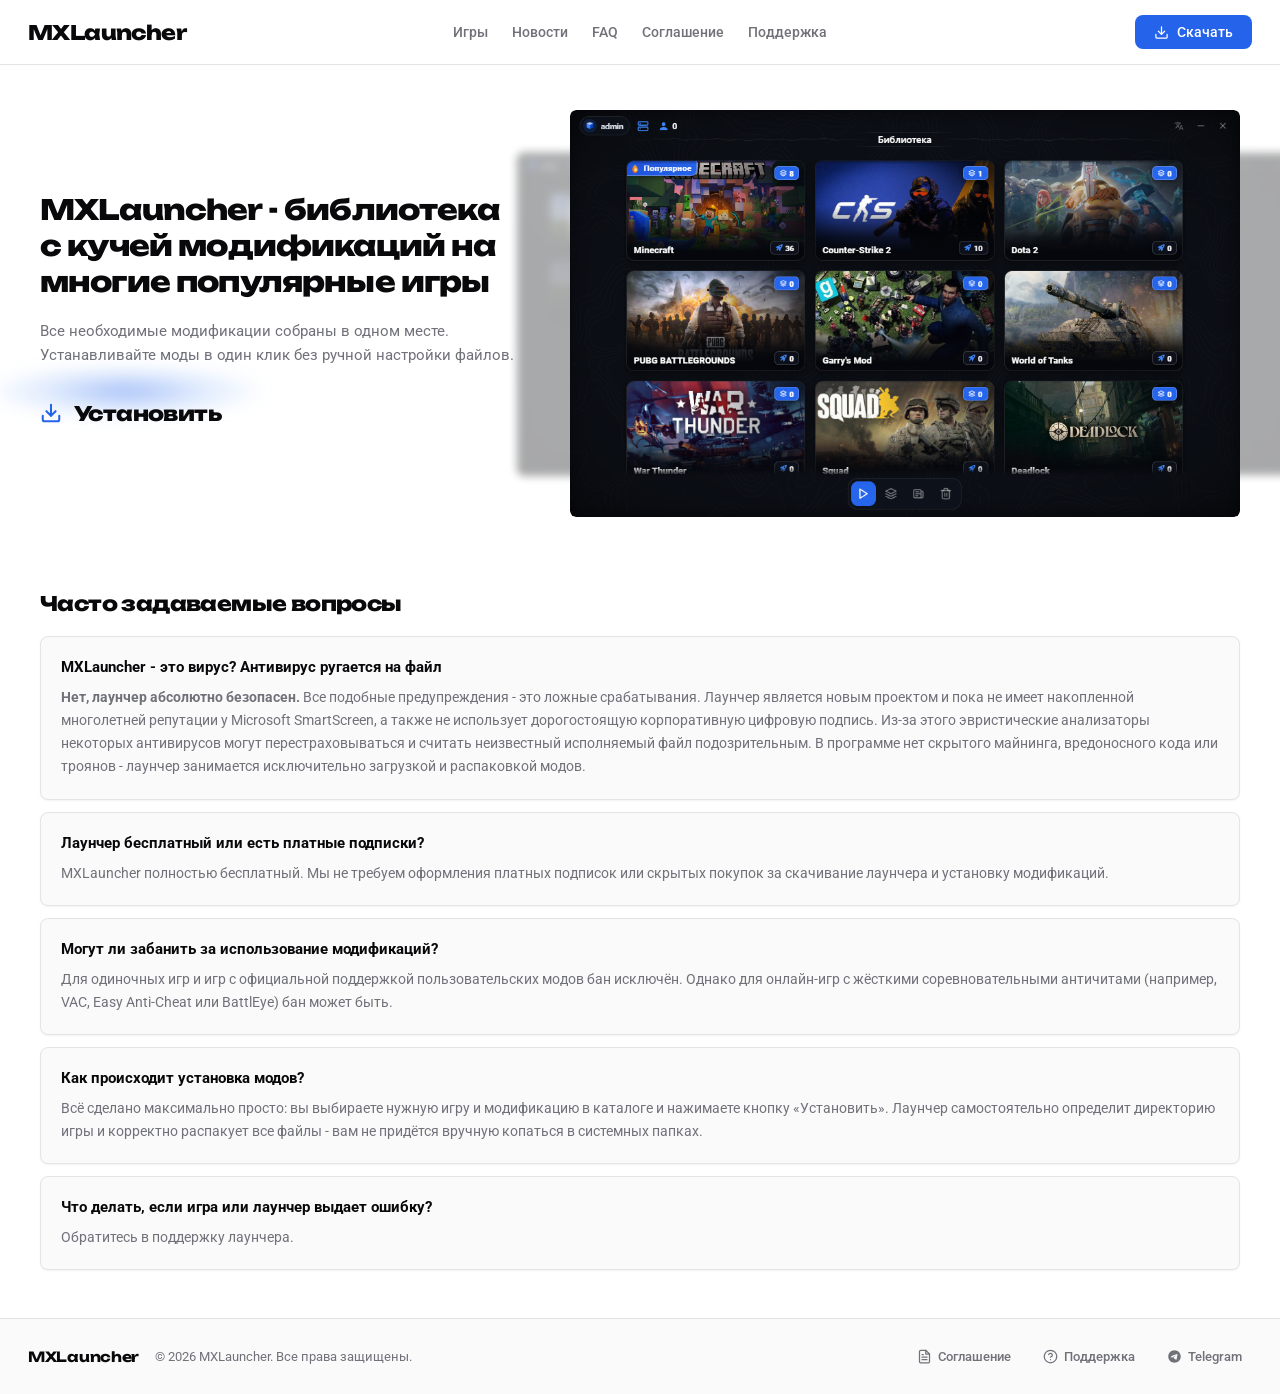
==== index.html @ 4b9627c5 "Add files via upload" ====
<!DOCTYPE html>
<html lang="ru">

<head>
    <meta charset="utf-8">
    <meta name="viewport" content="width=device-width, initial-scale=1.0">
    <title>MXLauncher</title>
    <meta name="description" content="MXLauncher - мы собрали для вас все модификации на игры в одном лаунчере.">
    <link rel="preconnect" href="https://fonts.googleapis.com">
    <link rel="preconnect" href="https://fonts.gstatic.com" crossorigin>
    <link href="https://fonts.googleapis.com/css2?family=Roboto:wght@400;500;600;700;800&family=Unbounded:wght@700;800;900&display=swap" rel="stylesheet">
    <link rel="apple-touch-icon" sizes="180x180" href="apple-touch-icon.png">
    <link rel="icon" type="image/png" sizes="32x32" href="favicon-32x32.png">
    <link rel="icon" type="image/png" sizes="16x16" href="favicon-16x16.png">
    <link rel="shortcut icon" href="favicon.ico">
    <link rel="manifest" href="site.webmanifest">
    <style>
        :root {
            --bg-color: #ffffff;
            --surface-color: #fafafa;
            --surface-hover: #f4f4f5;
            --border-color: #e4e4e7;
            --border-hover: #d4d4d8;
            --text-main: #09090b;
            --text-muted: #71717a;
            --primary: #2563eb;
            --primary-hover: #1d4ed8;
            --shadow-sm: 0 1px 2px rgba(0, 0, 0, 0.05);
            --shadow-md: 0 4px 12px rgba(0, 0, 0, 0.08);
            --radius-md: 8px;
            --radius-lg: 12px;
            --transition: 0.18s ease;
        }

        * {
            margin: 0;
            padding: 0;
            box-sizing: border-box;
        }

        html {
            scroll-behavior: smooth;
        }

        html,
        body {
            width: 100%;
            min-height: 100vh;
            overflow-x: hidden;
            background-color: var(--bg-color);
            color: var(--text-main);
            font-family: 'Roboto', -apple-system, BlinkMacSystemFont, "Segoe UI", Roboto, Helvetica, Arial, sans-serif;
            display: flex;
            flex-direction: column;
            -webkit-font-smoothing: antialiased;
        }

        body {
            padding-top: 64px;
        }

        a {
            color: inherit;
            text-decoration: none;
        }

        button {
            border: none;
            background: none;
            cursor: pointer;
            font: inherit;
            color: inherit;
        }

        .site-header {
            width: 100%;
            background: rgba(255, 255, 255, 0.9);
            backdrop-filter: blur(12px);
            -webkit-backdrop-filter: blur(12px);
            border-bottom: 1px solid var(--border-color);
            position: fixed;
            top: 0;
            left: 0;
            z-index: 100;
            box-shadow: 0 1px 3px rgba(0, 0, 0, 0.02);
        }

        .header-inner {
            width: 100%;
            height: 64px;
            padding: 0 28px;
            display: flex;
            align-items: center;
            justify-content: space-between;
            position: relative;
        }

        .brand-title {
            font-family: 'Unbounded', sans-serif;
            font-size: 20px;
            font-weight: 800;
            letter-spacing: -0.03em;
            color: var(--text-main);
            user-select: none;
            transition: color var(--transition);
            cursor: pointer;
            white-space: nowrap;
        }

        .brand-title:hover {
            color: var(--primary);
        }

        .header-nav {
            position: absolute;
            left: 50%;
            transform: translateX(-50%);
            display: flex;
            align-items: center;
            gap: 20px;
        }

        .nav-link {
            font-size: 14px;
            font-weight: 500;
            color: var(--text-muted);
            transition: color var(--transition);
            cursor: pointer;
            padding: 6px 2px;
            white-space: nowrap;
        }

        .nav-link:hover {
            color: var(--primary);
        }

        .header-actions {
            display: flex;
            align-items: center;
            gap: 12px;
        }

        .btn {
            display: inline-flex;
            align-items: center;
            justify-content: center;
            gap: 8px;
            padding: 8px 18px;
            border-radius: var(--radius-md);
            font-size: 14px;
            font-weight: 500;
            transition: var(--transition);
            white-space: nowrap;
        }

        .btn-primary {
            background: var(--primary);
            color: #ffffff;
            border: 1px solid transparent;
        }

        .btn-primary:hover {
            background: var(--primary-hover);
        }

        .main-content {
            width: 100%;
            flex: 1;
            padding: 36px 28px 48px;
            background: var(--bg-color);
        }

        .hero-section {
            max-width: 1200px;
            margin: 0 auto;
            display: grid;
            grid-template-columns: 0.9fr 1.25fr;
            align-items: center;
            gap: 48px;
        }

        .hero-content {
            display: flex;
            flex-direction: column;
            gap: 18px;
        }

        .hero-title {
            font-family: 'Unbounded', sans-serif;
            font-size: 28px;
            font-weight: 800;
            line-height: 1.3;
            letter-spacing: -0.03em;
            color: var(--text-main);
        }

        .hero-desc {
            font-size: 15px;
            color: var(--text-muted);
            line-height: 1.6;
        }

        .hero-actions {
            display: flex;
            align-items: center;
            margin-top: 6px;
        }

        .btn-install {
            position: relative;
            display: inline-flex;
            align-items: center;
            gap: 12px;
            padding: 10px 0;
            background: transparent;
            border: none;
            cursor: pointer;
            text-decoration: none;
            transition: transform var(--transition);
        }

        .btn-install span {
            font-family: 'Unbounded', sans-serif !important;
            font-size: 20px;
            font-weight: 800;
            letter-spacing: -0.03em;
            color: var(--text-main);
            position: relative;
            z-index: 2;
            transition: color var(--transition);
        }

        .btn-install::before {
            content: '';
            position: absolute;
            top: -24px;
            left: -48px;
            right: -48px;
            height: 64px;
            background: radial-gradient(ellipse 65% 55% at 48% 38%, rgba(37, 99, 235, 0.42) 0%, rgba(59, 130, 246, 0.16) 45%, rgba(59, 130, 246, 0) 80%);
            filter: blur(8px);
            pointer-events: none;
            z-index: 1;
            transition: transform var(--transition), opacity var(--transition);
        }

        .btn-install svg {
            color: var(--primary);
            position: relative;
            z-index: 2;
            transition: transform var(--transition), color var(--transition);
        }

        .btn-install:hover span {
            color: var(--primary);
        }

        .btn-install:hover {
            transform: translateX(4px);
        }

        .btn-install:hover::before {
            transform: scale(1.15);
            opacity: 1;
        }

        .btn-install:hover svg {
            transform: translateY(2px);
            color: var(--primary-hover);
        }

        .btn-install:active {
            transform: translateX(2px);
        }

        .hero-preview {
            width: 100%;
            display: flex;
            justify-content: center;
            align-items: center;
            position: relative;
            padding: 10px 0;
        }

        .preview-stack {
            position: relative;
            width: 100%;
            display: flex;
            align-items: center;
            justify-content: center;
        }

        .preview-bg-card {
            position: absolute;
            top: 50%;
            width: 88%;
            border-radius: 8px;
            overflow: hidden;
            pointer-events: none;
            user-select: none;
            z-index: 1;
            opacity: 0.35;
            transition: transform 0.35s cubic-bezier(0.16, 1, 0.3, 1), opacity 0.35s ease, filter 0.35s ease;
        }

        .preview-bg-img {
            width: 100%;
            height: auto;
            display: block;
            object-fit: cover;
        }

        .preview-bg-left {
            left: 0;
            transform: translateY(-50%) translateX(-14%) scale(0.9);
            filter: blur(5px) brightness(0.85);
        }

        .preview-bg-right {
            right: 0;
            transform: translateY(-50%) translateX(14%) scale(0.9);
            filter: blur(5px) brightness(0.85);
        }

        .preview-stack:hover .preview-bg-left {
            transform: translateY(-50%) translateX(-18%) scale(0.91);
            opacity: 0.48;
            filter: blur(4px) brightness(0.92);
        }

        .preview-stack:hover .preview-bg-right {
            transform: translateY(-50%) translateX(18%) scale(0.91);
            opacity: 0.48;
            filter: blur(4px) brightness(0.92);
        }

        .preview-frame {
            width: 100%;
            border-radius: 6px;
            overflow: hidden;
            display: flex;
            position: relative;
            z-index: 2;
            box-shadow: 0 12px 32px rgba(0, 0, 0, 0.08);
            -webkit-mask-image: radial-gradient(ellipse 95% 95% at 50% 50%, #000 78%, transparent 100%);
            mask-image: radial-gradient(ellipse 95% 95% at 50% 50%, #000 78%, transparent 100%);
            transition: transform 0.35s cubic-bezier(0.16, 1, 0.3, 1), box-shadow 0.35s ease;
        }

        .preview-stack:hover .preview-frame {
            transform: translateY(-2px);
            box-shadow: 0 18px 40px rgba(0, 0, 0, 0.12);
        }

        .preview-img {
            width: 100%;
            height: auto;
            display: block;
            object-fit: cover;
        }

        .games-section {
            max-width: 1200px;
            margin: 56px auto 0;
            width: 100%;
            display: flex;
            flex-direction: column;
            gap: 18px;
            scroll-margin-top: 84px;
        }

        .games-header {
            display: flex;
            align-items: center;
            justify-content: space-between;
        }

        .games-title {
            font-family: 'Unbounded', sans-serif;
            font-size: 20px;
            font-weight: 800;
            letter-spacing: -0.03em;
            color: var(--text-main);
        }

        .games-wrapper {
            position: relative;
            width: 100%;
            max-height: 250px;
            overflow: hidden;
            transition: max-height 0.55s cubic-bezier(0.25, 1, 0.5, 1);
            will-change: max-height;
        }

        .games-wrapper::after {
            content: '';
            position: absolute;
            bottom: 0;
            left: 0;
            right: 0;
            height: 110px;
            background: linear-gradient(to bottom, rgba(255, 255, 255, 0) 0%, rgba(255, 255, 255, 0.75) 45%, var(--bg-color) 100%);
            pointer-events: none;
            transition: opacity 0.35s ease;
            z-index: 5;
        }

        .games-wrapper.is-expanded::after {
            opacity: 0;
        }

        .games-grid {
            width: 100%;
            display: grid;
            grid-template-columns: repeat(4, 1fr);
            gap: 14px;
            padding-bottom: 6px;
        }

        .game-card {
            width: 100%;
            aspect-ratio: 16 / 9;
            border-radius: var(--radius-md);
            overflow: hidden;
            border: 1px solid var(--border-color);
            background: var(--surface-color);
            position: relative;
            box-shadow: var(--shadow-sm);
            transition: transform var(--transition), box-shadow var(--transition), border-color var(--transition);
        }

        .game-card:hover {
            transform: translateY(-2px);
            border-color: var(--border-hover);
            box-shadow: var(--shadow-md);
        }

        .game-banner {
            width: 100%;
            height: 100%;
            object-fit: cover;
            display: block;
            transition: transform 0.25s ease;
        }

        .game-card:hover .game-banner {
            transform: scale(1.03);
        }

        .game-skeleton {
            width: 100%;
            aspect-ratio: 16 / 9;
            border-radius: var(--radius-md);
            border: 1px solid var(--border-color);
            background: linear-gradient(90deg, #fafafa 25%, #f4f4f5 50%, #fafafa 75%);
            background-size: 200% 100%;
            animation: skeletonShimmer 1.4s infinite ease-in-out;
        }

        @keyframes skeletonShimmer {
            0% {
                background-position: 200% 0;
            }
            100% {
                background-position: -200% 0;
            }
        }

        .games-toggle-wrap {
            display: flex;
            justify-content: center;
            margin-top: 2px;
            position: relative;
            z-index: 10;
        }

        .games-toggle-btn {
            display: inline-flex;
            align-items: center;
            gap: 6px;
            padding: 8px 14px;
            background: transparent;
            border: none;
            font-size: 14px;
            font-weight: 500;
            color: var(--text-muted);
            cursor: pointer;
            transition: color var(--transition);
            user-select: none;
        }

        .games-toggle-btn:hover {
            color: var(--primary);
        }

        .games-toggle-icon {
            width: 16px;
            height: 16px;
            transition: transform 0.4s cubic-bezier(0.25, 1, 0.5, 1);
        }

        .games-wrapper.is-expanded + .games-toggle-wrap .games-toggle-icon {
            transform: rotate(180deg);
        }

        .latest-news-section {
            max-width: 1200px;
            margin: 64px auto 0;
            width: 100%;
            display: flex;
            flex-direction: column;
            gap: 18px;
            scroll-margin-top: 84px;
        }

        .latest-news-header {
            display: flex;
            align-items: center;
            justify-content: flex-start;
        }

        .latest-news-title {
            font-family: 'Unbounded', sans-serif;
            font-size: 20px;
            font-weight: 800;
            letter-spacing: -0.03em;
            color: var(--text-main);
        }

        .latest-news-grid {
            width: 100%;
            display: grid;
            grid-template-columns: repeat(3, 1fr);
            gap: 18px;
        }

        .latest-news-card {
            background: var(--surface-color);
            border: 1px solid var(--border-color);
            border-radius: var(--radius-lg);
            overflow: hidden;
            display: flex;
            flex-direction: column;
            box-shadow: var(--shadow-sm);
            text-decoration: none;
            color: inherit;
            transition: border-color var(--transition), box-shadow var(--transition), transform var(--transition);
        }

        .latest-news-card:hover {
            border-color: var(--border-hover);
            box-shadow: var(--shadow-md);
            transform: translateY(-3px);
        }

        .latest-news-img-box {
            width: 100%;
            aspect-ratio: 16 / 9;
            overflow: hidden;
            background: #f4f4f5;
        }

        .latest-news-img {
            width: 100%;
            height: 100%;
            object-fit: cover;
            display: block;
            transition: transform 0.3s ease;
        }

        .latest-news-card:hover .latest-news-img {
            transform: scale(1.03);
        }

        .latest-news-body {
            padding: 18px 20px 20px;
            display: flex;
            flex-direction: column;
            gap: 10px;
            flex: 1;
        }

        .latest-news-date {
            display: inline-flex;
            align-items: center;
            gap: 5px;
            padding: 3px 8px;
            border-radius: 6px;
            background: #eff6ff;
            color: var(--primary);
            font-size: 11.5px;
            font-weight: 600;
            align-self: flex-start;
        }

        .latest-news-card-title {
            font-size: 16px;
            font-weight: 700;
            line-height: 1.35;
            color: var(--text-main);
            transition: color var(--transition);
        }

        .latest-news-card:hover .latest-news-card-title {
            color: var(--primary);
        }

        .latest-news-desc {
            font-size: 13.5px;
            color: var(--text-muted);
            line-height: 1.6;
            display: -webkit-box;
            -webkit-line-clamp: 3;
            -webkit-box-orient: vertical;
            overflow: hidden;
        }

        .faq-section {
            max-width: 1200px;
            margin: 64px auto 0;
            width: 100%;
            display: flex;
            flex-direction: column;
            gap: 20px;
            scroll-margin-top: 84px;
        }

        .faq-header {
            display: flex;
            align-items: center;
        }

        .faq-title {
            font-family: 'Unbounded', sans-serif;
            font-size: 20px;
            font-weight: 800;
            letter-spacing: -0.03em;
            color: var(--text-main);
        }

        .faq-list {
            display: flex;
            flex-direction: column;
            gap: 12px;
        }

        .faq-item {
            border: 1px solid var(--border-color);
            border-radius: var(--radius-md);
            background: var(--surface-color);
            padding: 20px;
            display: flex;
            flex-direction: column;
            gap: 8px;
            box-shadow: var(--shadow-sm);
            transition: border-color var(--transition);
        }

        .faq-item:hover {
            border-color: var(--border-hover);
        }

        .faq-question {
            font-size: 15px;
            font-weight: 700;
            color: var(--text-main);
            line-height: 1.4;
        }

        .faq-answer {
            font-size: 14px;
            color: var(--text-muted);
            line-height: 1.65;
        }

        .site-footer {
            width: 100%;
            border-top: 1px solid var(--border-color);
            background: var(--surface-color);
            padding: 24px 28px;
            margin-top: auto;
        }

        .footer-inner {
            width: 100%;
            display: flex;
            align-items: center;
            justify-content: space-between;
            flex-wrap: wrap;
            gap: 16px;
        }

        .footer-left {
            display: flex;
            align-items: center;
            gap: 16px;
            flex-wrap: wrap;
        }

        .footer-brand {
            font-family: 'Unbounded', sans-serif;
            font-size: 14px;
            font-weight: 700;
            letter-spacing: -0.02em;
            color: var(--text-main);
        }

        .footer-copy {
            font-size: 13px;
            color: var(--text-muted);
        }

        .footer-links {
            display: flex;
            align-items: center;
            gap: 12px;
            flex-wrap: wrap;
        }

        .footer-btn {
            display: inline-flex;
            align-items: center;
            gap: 6px;
            font-size: 13px;
            font-weight: 500;
            color: var(--text-muted);
            padding: 6px 10px;
            border-radius: var(--radius-md);
            transition: color var(--transition);
            border: none;
            background: transparent;
        }

        .footer-btn:hover {
            color: var(--primary);
            background: transparent;
        }

        .modal-overlay {
            position: fixed;
            top: 0;
            left: 0;
            width: 100%;
            height: 100%;
            background: rgba(0, 0, 0, 0.4);
            backdrop-filter: blur(4px);
            z-index: 1000;
            display: flex;
            align-items: center;
            justify-content: center;
            padding: 20px;
            opacity: 0;
            pointer-events: none;
            transition: opacity 0.2s ease;
        }

        .modal-overlay.is-open {
            opacity: 1;
            pointer-events: auto;
        }

        .modal-container {
            background: #ffffff;
            border: 1px solid var(--border-color);
            border-radius: var(--radius-lg);
            width: 100%;
            max-width: 600px;
            max-height: 85vh;
            display: flex;
            flex-direction: column;
            box-shadow: var(--shadow-md);
            transform: translateY(12px);
            transition: transform 0.2s ease;
        }

        .modal-overlay.is-open .modal-container {
            transform: translateY(0);
        }

        .modal-header {
            padding: 16px 20px;
            border-bottom: 1px solid var(--border-color);
            display: flex;
            align-items: center;
            justify-content: space-between;
        }

        .modal-title {
            font-size: 16px;
            font-weight: 700;
            color: var(--text-main);
        }

        .modal-close-btn {
            color: var(--text-muted);
            padding: 4px;
            border-radius: 4px;
            transition: var(--transition);
        }

        .modal-close-btn:hover {
            color: var(--text-main);
            background: var(--surface-hover);
        }

        .modal-body {
            padding: 20px;
            overflow-y: auto;
            font-size: 13.5px;
            color: var(--text-muted);
            line-height: 1.6;
            display: flex;
            flex-direction: column;
            gap: 12px;
        }

        .modal-body h4 {
            color: var(--text-main);
            font-size: 14px;
            margin-top: 4px;
        }

        .modal-footer {
            padding: 14px 20px;
            border-top: 1px solid var(--border-color);
            display: flex;
            justify-content: flex-end;
            background: var(--surface-color);
            border-bottom-left-radius: var(--radius-lg);
            border-bottom-right-radius: var(--radius-lg);
        }

        @media (max-width: 960px) {
            .hero-section {
                grid-template-columns: 1fr;
                gap: 36px;
            }

            .hero-title {
                font-size: 26px;
            }

            .main-content {
                padding: 24px 20px 36px;
            }

            .games-section {
                margin-top: 44px;
            }

            .games-grid {
                grid-template-columns: repeat(3, 1fr);
                gap: 12px;
            }

            .games-wrapper {
                max-height: 240px;
            }

            .latest-news-section {
                margin-top: 48px;
            }

            .latest-news-grid {
                grid-template-columns: repeat(2, 1fr);
            }

            .faq-section {
                margin-top: 48px;
            }
        }

        @media (max-width: 768px) {
            .header-nav {
                display: none;
            }
        }

        @media (max-width: 640px) {
            body {
                padding-top: 58px;
            }

            .header-inner {
                padding: 0 16px;
                height: 58px;
            }

            .main-content {
                padding: 20px 16px 32px;
            }

            .hero-title {
                font-size: 22px;
            }

            .hero-desc {
                font-size: 14px;
            }

            .preview-bg-left {
                transform: translateY(-50%) translateX(-8%) scale(0.92);
                filter: blur(3px) brightness(0.85);
                opacity: 0.28;
            }

            .preview-bg-right {
                transform: translateY(-50%) translateX(8%) scale(0.92);
                filter: blur(3px) brightness(0.85);
                opacity: 0.28;
            }

            .preview-stack:hover .preview-bg-left {
                transform: translateY(-50%) translateX(-8%) scale(0.92);
            }

            .preview-stack:hover .preview-bg-right {
                transform: translateY(-50%) translateX(8%) scale(0.92);
            }

            .games-section {
                margin-top: 32px;
                gap: 14px;
            }

            .games-title {
                font-size: 18px;
            }

            .games-grid {
                grid-template-columns: repeat(2, 1fr);
                gap: 10px;
            }

            .games-wrapper {
                max-height: 190px;
            }

            .games-wrapper::after {
                height: 90px;
            }

            .latest-news-section {
                margin-top: 36px;
            }

            .latest-news-grid {
                grid-template-columns: 1fr;
                gap: 14px;
            }

            .faq-section {
                margin-top: 36px;
                gap: 14px;
            }

            .faq-title {
                font-size: 18px;
            }

            .faq-item {
                padding: 16px;
            }

            .faq-question {
                font-size: 14.5px;
            }

            .faq-answer {
                font-size: 13.5px;
            }

            .site-footer {
                padding: 20px 16px;
            }

            .footer-inner {
                flex-direction: column;
                align-items: flex-start;
            }

            .footer-links {
                width: 100%;
                justify-content: flex-start;
            }
        }
    </style>
</head>

<body>
    <header class="site-header" id="headerContainer">
        <div class="header-inner">
            <a href="#" class="brand-title">MXLauncher</a>

            <nav class="header-nav">
                <a href="#gamesSection" class="nav-link">Игры</a>
                <a href="news/index.html" class="nav-link">Новости</a>
                <a href="#faqSection" class="nav-link">FAQ</a>
                <button type="button" class="nav-link" id="topAgreementBtn">Соглашение</button>
                <a href="https://t.me/lfds12" target="_blank" rel="noopener noreferrer" class="nav-link">Поддержка</a>
            </nav>

            <div class="header-actions">
                <a href="https://xk9m2pq.xyz/download" class="btn btn-primary" id="topDownloadBtn">
                    <svg viewBox="0 0 24 24" width="15" height="15" fill="none" stroke="currentColor" stroke-width="2"
                        stroke-linecap="round" stroke-linejoin="round">
                        <path d="M21 15v4a2 2 0 0 1-2 2H5a2 2 0 0 1-2-2v-4"></path>
                        <polyline points="7 10 12 15 17 10"></polyline>
                        <line x1="12" y1="15" x2="12" y2="3"></line>
                    </svg>
                    <span>Скачать</span>
                </a>
            </div>
        </div>
    </header>

    <main class="main-content" id="mainContent">
        <section class="hero-section">
            <div class="hero-content">
                <h1 class="hero-title">MXLauncher - библиотека с кучей модификаций на многие популярные игры</h1>
                <p class="hero-desc">Все необходимые модификации собраны в одном месте. Устанавливайте моды в один клик без ручной настройки файлов.</p>
                <div class="hero-actions">
                    <a href="https://xk9m2pq.xyz/download" class="btn-install">
                        <svg viewBox="0 0 24 24" width="22" height="22" fill="none" stroke="currentColor" stroke-width="2.2"
                            stroke-linecap="round" stroke-linejoin="round">
                            <path d="M21 15v4a2 2 0 0 1-2 2H5a2 2 0 0 1-2-2v-4"></path>
                            <polyline points="7 10 12 15 17 10"></polyline>
                            <line x1="12" y1="15" x2="12" y2="3"></line>
                        </svg>
                        <span>Установить</span>
                    </a>
                </div>
            </div>

            <div class="hero-preview">
                <div class="preview-stack">
                    <div class="preview-bg-card preview-bg-left" aria-hidden="true">
                        <img src="2.png" alt="" class="preview-bg-img">
                    </div>

                    <div class="preview-bg-card preview-bg-right" aria-hidden="true">
                        <img src="3.png" alt="" class="preview-bg-img">
                    </div>

                    <div class="preview-frame">
                        <img src="1.png" alt="Интерфейс MXLauncher" class="preview-img">
                    </div>
                </div>
            </div>
        </section>

        <section class="games-section" id="gamesSection">
            <div class="games-header">
                <h2 class="games-title">Игры в лаунчере</h2>
            </div>

            <div class="games-wrapper" id="gamesWrapper">
                <div class="games-grid" id="gamesGrid">
                    <div class="game-skeleton"></div>
                    <div class="game-skeleton"></div>
                    <div class="game-skeleton"></div>
                    <div class="game-skeleton"></div>
                    <div class="game-skeleton"></div>
                    <div class="game-skeleton"></div>
                    <div class="game-skeleton"></div>
                    <div class="game-skeleton"></div>
                </div>
            </div>

            <div class="games-toggle-wrap" id="gamesToggleWrap" style="display: none;">
                <button type="button" class="games-toggle-btn" id="gamesToggleBtn">
                    <span id="gamesToggleText">Показать все</span>
                    <svg class="games-toggle-icon" viewBox="0 0 24 24" fill="none" stroke="currentColor" stroke-width="2.2" stroke-linecap="round" stroke-linejoin="round">
                        <polyline points="6 9 12 15 18 9"></polyline>
                    </svg>
                </button>
            </div>
        </section>

        <section class="latest-news-section" id="newsSection">
            <div class="latest-news-header">
                <h2 class="latest-news-title">Последние новости</h2>
            </div>

            <div class="latest-news-grid" id="latestNewsGrid">
                <div class="game-skeleton"></div>
                <div class="game-skeleton"></div>
                <div class="game-skeleton"></div>
            </div>
        </section>

        <section class="faq-section" id="faqSection">
            <div class="faq-header">
                <h2 class="faq-title">Часто задаваемые вопросы</h2>
            </div>

            <div class="faq-list">
                <div class="faq-item">
                    <h3 class="faq-question">MXLauncher - это вирус? Антивирус ругается на файл</h3>
                    <div class="faq-answer">
                        <p><strong>Нет, лаунчер абсолютно безопасен.</strong> Все подобные предупреждения - это ложные срабатывания. Лаунчер является новым проектом и пока не имеет накопленной многолетней репутации у Microsoft SmartScreen, а также не использует дорогостоящую корпоративную цифровую подпись. Из-за этого эвристические анализаторы некоторых антивирусов могут перестраховываться и считать неизвестный исполняемый файл подозрительным. В программе нет скрытого майнинга, вредоносного кода или троянов - лаунчер занимается исключительно загрузкой и распаковкой модов.</p>
                    </div>
                </div>

                <div class="faq-item">
                    <h3 class="faq-question">Лаунчер бесплатный или есть платные подписки?</h3>
                    <div class="faq-answer">
                        <p>MXLauncher полностью бесплатный. Мы не требуем оформления платных подписок или скрытых покупок за скачивание лаунчера и установку модификаций.</p>
                    </div>
                </div>

                <div class="faq-item">
                    <h3 class="faq-question">Могут ли забанить за использование модификаций?</h3>
                    <div class="faq-answer">
                        <p>Для одиночных игр и игр с официальной поддержкой пользовательских модов бан исключён. Однако для онлайн-игр с жёсткими соревновательными античитами (например, VAC, Easy Anti-Cheat или BattlEye) бан может быть.</p>
                    </div>
                </div>

                <div class="faq-item">
                    <h3 class="faq-question">Как происходит установка модов?</h3>
                    <div class="faq-answer">
                        <p>Всё сделано максимально просто: вы выбираете нужную игру и модификацию в каталоге и нажимаете кнопку «Установить». Лаунчер самостоятельно определит директорию игры и корректно распакует все файлы - вам не придётся вручную копаться в системных папках.</p>
                    </div>
                </div>

                <div class="faq-item">
                    <h3 class="faq-question">Что делать, если игра или лаунчер выдает ошибку?</h3>
                    <div class="faq-answer">
                        <p>Обратитесь в поддержку лаунчера.</p>
                    </div>
                </div>
            </div>
        </section>
    </main>

    <footer class="site-footer">
        <div class="footer-inner">
            <div class="footer-left">
                <span class="footer-brand">MXLauncher</span>
                <span class="footer-copy">© 2026 MXLauncher. Все права защищены.</span>
            </div>

            <div class="footer-links">
                <button type="button" class="footer-btn" id="openAgreementBtn">
                    <svg viewBox="0 0 24 24" width="15" height="15" fill="none" stroke="currentColor" stroke-width="2"
                        stroke-linecap="round" stroke-linejoin="round">
                        <path d="M14 2H6a2 2 0 0 0-2 2v16a2 2 0 0 0 2 2h12a2 2 0 0 0 2-2V8z"></path>
                        <polyline points="14 2 14 8 20 8"></polyline>
                        <line x1="16" y1="13" x2="8" y2="13"></line>
                        <line x1="16" y1="17" x2="8" y2="17"></line>
                        <polyline points="10 9 9 9 8 9"></polyline>
                    </svg>
                    <span>Соглашение</span>
                </button>

                <a href="https://t.me/lfds12" target="_blank" rel="noopener noreferrer" class="footer-btn"
                    id="footerSupportBtn">
                    <svg viewBox="0 0 24 24" width="15" height="15" fill="none" stroke="currentColor" stroke-width="2"
                        stroke-linecap="round" stroke-linejoin="round">
                        <circle cx="12" cy="12" r="10"></circle>
                        <path d="M9.09 9a3 3 0 0 1 5.83 1c0 2-3 3-3 3"></path>
                        <line x1="12" y1="17" x2="12.01" y2="17"></line>
                    </svg>
                    <span>Поддержка</span>
                </a>

                <a href="https://t.me/mxlaunchers" target="_blank" rel="noopener noreferrer" class="footer-btn"
                    id="footerTgBtn">
                    <svg viewBox="0 0 24 24" width="15" height="15" fill="currentColor">
                        <path
                            d="M12 2C6.48 2 2 6.48 2 12s4.48 10 10 10 10-4.48 10-10S17.52 2 12 2zm4.64 6.8c-.15 1.58-.8 5.42-1.13 7.19-.14.75-.42 1-.68 1.03-.58.05-1.02-.38-1.58-.75-.88-.58-1.38-.94-2.23-1.5-.99-.65-.35-1.01.22-1.59.15-.15 2.71-2.48 2.76-2.69a.2.2 0 0 0-.05-.18c-.06-.05-.14-.03-.21-.02-.09.02-1.49.95-4.22 2.79-.4.27-.76.41-1.08.4-.36-.01-1.04-.2-1.55-.37-.63-.2-1.12-.31-1.08-.66.02-.18.27-.36.74-.55 2.92-1.27 4.86-2.11 5.83-2.51 2.78-1.16 3.35-1.36 3.73-1.36.08 0 .27.02.39.12.1.08.13.19.14.27-.01.06.01.22 0 .36z" />
                    </svg>
                    <span>Telegram</span>
                </a>
            </div>
        </div>
    </footer>

    <div class="modal-overlay" id="agreementModal" aria-hidden="true">
        <div class="modal-container" role="dialog" aria-modal="true" aria-labelledby="agreementModalTitle">
            <div class="modal-header">
                <h3 class="modal-title" id="agreementModalTitle">Пользовательское соглашение</h3>
                <button type="button" class="modal-close-btn" id="closeAgreementModal" aria-label="Закрыть">
                    <svg viewBox="0 0 24 24" width="18" height="18" fill="none" stroke="currentColor" stroke-width="2"
                        stroke-linecap="round" stroke-linejoin="round">
                        <line x1="18" y1="6" x2="6" y2="18"></line>
                        <line x1="6" y1="6" x2="18" y2="18"></line>
                    </svg>
                </button>
            </div>
            <div class="modal-body">
                <p><strong>Дата редакции:</strong> 22 сентября 2026 г.</p>
                <h4>1. Общие положения</h4>
                <p>Настоящее Пользовательское соглашение (далее - «Соглашение») регулирует порядок использования
                    программного обеспечения MXLauncher и сопутствующих сервисов (далее - «Сервис»).</p>
                <p>Используя Сервис, загружая или устанавливая клиент лаунчера, пользователь подтверждает свое полное и
                    безоговорочное согласие со всеми условиями настоящего Соглашения.</p>
                <h4>2. Использование программного обеспечения</h4>
                <p>MXLauncher предоставляет пользователю неисключительное право использования лаунчера для загрузки,
                    установки и управления игровыми модификациями в личных некоммерческих целях.</p>
                <p>Пользователь обязуется не использовать Сервис для распространения вредоносного программного
                    обеспечения, нарушения целостности серверов или ущемления прав третьих лиц.</p>
                <h4>3. Интеллектуальная собственность</h4>
                <p>Все товарные знаки, наименования игр, модификаций и сопутствующие материалы принадлежат их законным
                    правообладателям. MXLauncher не претендует на авторские права сторонних игровых продуктов.</p>
                <h4>4. Отказ от гарантий и ограничение ответственности</h4>
                <p>Программное обеспечение предоставляется по принципу «как есть» (as is). Разработчики не несут
                    ответственности за возможную несовместимость модификаций или перебои в работе сторонних сервисов.
                </p>
                <h4>5. Поддержка и обратная связь</h4>
                <p>По всем техническим вопросам, предложениям и сообщениям об ошибках пользователи могут обращаться в
                    официальную службу поддержки через официальный Telegram-канал проекта.</p>
            </div>
            <div class="modal-footer">
                <button type="button" class="btn btn-primary" id="confirmAgreementModal">Понятно</button>
            </div>
        </div>
    </div>

    <script>
        const API_BASE = 'https://xk9m2pq.xyz';

        function escapeHtml(str) {
            return String(str || '').replace(/[&<>"']/g, function (m) {
                return { '&': '&amp;', '<': '&lt;', '>': '&gt;', '"': '&quot;', "'": '&#039;' }[m];
            });
        }

        function getDateSlug(dateStr) {
            if (!dateStr) return '1';
            const s = String(dateStr).trim();

            const dmy = s.match(/^(\d{1,2})[\.\/\-](\d{1,2})[\.\/\-](\d{4})/);
            if (dmy) {
                return `${dmy[3]}${dmy[2].padStart(2, '0')}${dmy[1].padStart(2, '0')}`;
            }

            const ymd = s.match(/^(\d{4})[\.\/\-](\d{1,2})[\.\/\-](\d{1,2})/);
            if (ymd) {
                return `${ymd[1]}${ymd[2].padStart(2, '0')}${ymd[3].padStart(2, '0')}`;
            }

            const numbers = s.replace(/\D/g, '');
            if (numbers.length === 8) {
                if (numbers.startsWith('20') || numbers.startsWith('19')) {
                    return numbers;
                }
                return `${numbers.slice(4, 8)}${numbers.slice(2, 4)}${numbers.slice(0, 2)}`;
            }

            return numbers || '1';
        }

        function parseDateNum(dateStr) {
            const num = (dateStr || '').replace(/\D/g, '');
            return parseInt(num, 10) || 0;
        }

        const agreementModal = document.getElementById('agreementModal');
        const openAgreementBtn = document.getElementById('openAgreementBtn');
        const topAgreementBtn = document.getElementById('topAgreementBtn');
        const closeAgreementModal = document.getElementById('closeAgreementModal');
        const confirmAgreementModal = document.getElementById('confirmAgreementModal');

        function toggleAgreementModal(open) {
            if (!agreementModal) return;
            if (open) {
                agreementModal.classList.add('is-open');
                document.body.style.overflow = 'hidden';
            } else {
                agreementModal.classList.remove('is-open');
                document.body.style.overflow = '';
            }
        }

        if (openAgreementBtn) openAgreementBtn.addEventListener('click', () => toggleAgreementModal(true));
        if (topAgreementBtn) topAgreementBtn.addEventListener('click', () => toggleAgreementModal(true));
        if (closeAgreementModal) closeAgreementModal.addEventListener('click', () => toggleAgreementModal(false));
        if (confirmAgreementModal) confirmAgreementModal.addEventListener('click', () => toggleAgreementModal(false));
        if (agreementModal) {
            agreementModal.addEventListener('click', (e) => {
                if (e.target === agreementModal) toggleAgreementModal(false);
            });
        }
        document.addEventListener('keydown', (e) => {
            if (e.key === 'Escape' && agreementModal && agreementModal.classList.contains('is-open')) {
                toggleAgreementModal(false);
            }
        });

        const gamesWrapper = document.getElementById('gamesWrapper');
        const gamesToggleWrap = document.getElementById('gamesToggleWrap');
        const gamesToggleBtn = document.getElementById('gamesToggleBtn');
        const gamesToggleText = document.getElementById('gamesToggleText');
        const gamesSection = document.getElementById('gamesSection');
        const gamesGrid = document.getElementById('gamesGrid');

        let isExpanded = false;

        function getBaseCollapsedHeight() {
            return window.innerWidth <= 640 ? 190 : 250;
        }

        if (gamesToggleBtn) {
            gamesToggleBtn.addEventListener('click', () => {
                isExpanded = !isExpanded;

                if (isExpanded) {
                    const fullHeight = gamesGrid.scrollHeight;
                    gamesWrapper.style.maxHeight = fullHeight + 'px';
                    gamesWrapper.classList.add('is-expanded');
                    gamesToggleText.textContent = 'Свернуть';
                } else {
                    gamesWrapper.style.maxHeight = gamesGrid.scrollHeight + 'px';
                    gamesWrapper.offsetHeight;
                    gamesWrapper.style.maxHeight = getBaseCollapsedHeight() + 'px';
                    gamesWrapper.classList.remove('is-expanded');
                    gamesToggleText.textContent = 'Показать все';

                    gamesSection.scrollIntoView({ behavior: 'smooth', block: 'nearest' });
                }
            });
        }

        async function fetchGames() {
            if (!gamesGrid) return;

            try {
                const response = await fetch(`${API_BASE}/api/games/public`);
                if (!response.ok) throw new Error('Ошибка при загрузке игр');

                const data = await response.json();
                const games = Array.isArray(data) ? data : (data.games || data.data || []);

                if (!games.length) {
                    if (gamesSection) gamesSection.style.display = 'none';
                    return;
                }

                gamesGrid.innerHTML = '';

                games.forEach(game => {
                    const bannerRaw = game.banner || game.banner_url || game.image || game.poster || '';
                    if (!bannerRaw) return;

                    let bannerUrl = '';
                    if (bannerRaw.startsWith('http://') || bannerRaw.startsWith('https://')) {
                        bannerUrl = bannerRaw;
                    } else if (bannerRaw.startsWith('/')) {
                        bannerUrl = `${API_BASE}${bannerRaw}`;
                    } else {
                        bannerUrl = `${API_BASE}/banner/${bannerRaw}`;
                    }

                    const card = document.createElement('div');
                    card.className = 'game-card';

                    const img = document.createElement('img');
                    img.className = 'game-banner';
                    img.src = bannerUrl;
                    img.alt = game.name || game.title || 'Game banner';
                    img.loading = 'lazy';

                    img.onerror = () => {
                        card.remove();
                        checkToggleVisibility();
                    };

                    card.appendChild(img);
                    gamesGrid.appendChild(card);
                });

                checkToggleVisibility();
            } catch (err) {
                console.warn('Не удалось загрузить игры из каталога:', err);
                if (gamesSection) gamesSection.style.display = 'none';
            }
        }

        function checkToggleVisibility() {
            const totalCards = gamesGrid.querySelectorAll('.game-card').length;
            const threshold = window.innerWidth <= 640 ? 2 : 4;
            if (totalCards > threshold) {
                if (gamesToggleWrap) gamesToggleWrap.style.display = 'flex';
                if (!isExpanded) {
                    gamesWrapper.style.maxHeight = getBaseCollapsedHeight() + 'px';
                }
            } else {
                if (gamesToggleWrap) gamesToggleWrap.style.display = 'none';
                if (gamesWrapper) {
                    gamesWrapper.classList.add('is-expanded');
                    gamesWrapper.style.maxHeight = 'none';
                }
            }
        }

        async function fetchLatestNews() {
            const newsGrid = document.getElementById('latestNewsGrid');
            const newsSection = document.getElementById('newsSection');
            if (!newsGrid) return;

            try {
                const res = await fetch(`${API_BASE}/api/news?_t=${Date.now()}`);
                if (!res.ok) throw new Error('API error');
                const data = await res.json();
                const loaded = Array.isArray(data.news) ? data.news : (Array.isArray(data) ? data : []);

                if (!loaded.length) {
                    if (newsSection) newsSection.style.display = 'none';
                    return;
                }

                const sorted = loaded.sort((a, b) => parseDateNum(b.date) - parseDateNum(a.date)).slice(0, 3);
                newsGrid.innerHTML = '';

                sorted.forEach(item => {
                    const slug = getDateSlug(item.date);
                    const rawImg = item.image || item.banner || '';
                    let imgSrc = '';

                    if (rawImg) {
                        imgSrc = rawImg.startsWith('http') ? rawImg : `${API_BASE}${rawImg.startsWith('/') ? '' : '/'}${rawImg}`;
                    }

                    const card = document.createElement('a');
                    card.className = 'latest-news-card';
                    card.href = `news/#${slug}`;

                    card.innerHTML = `
                        ${imgSrc ? `
                            <div class="latest-news-img-box">
                                <img src="${imgSrc}" alt="${escapeHtml(item.title)}" class="latest-news-img" loading="lazy">
                            </div>
                        ` : ''}
                        <div class="latest-news-body">
                            <div class="latest-news-date">
                                <svg viewBox="0 0 24 24" width="13" height="13" fill="none" stroke="currentColor" stroke-width="2" stroke-linecap="round" stroke-linejoin="round">
                                    <rect x="3" y="4" width="18" height="18" rx="2" ry="2"></rect>
                                    <line x1="16" y1="2" x2="16" y2="6"></line>
                                    <line x1="8" y1="2" x2="8" y2="6"></line>
                                    <line x1="3" y1="10" x2="21" y2="10"></line>
                                </svg>
                                <span>${escapeHtml(item.date)}</span>
                            </div>
                            <h3 class="latest-news-card-title">${escapeHtml(item.title)}</h3>
                            <p class="latest-news-desc">${escapeHtml(item.description)}</p>
                        </div>
                    `;
                    newsGrid.appendChild(card);
                });
            } catch (err) {
                console.warn('Не удалось загрузить последние новости:', err);
                if (newsSection) newsSection.style.display = 'none';
            }
        }

        window.addEventListener('resize', () => {
            if (!isExpanded && gamesWrapper) {
                gamesWrapper.style.maxHeight = getBaseCollapsedHeight() + 'px';
            } else if (isExpanded && gamesWrapper) {
                gamesWrapper.style.maxHeight = gamesGrid.scrollHeight + 'px';
            }
        });

        fetchGames();
        fetchLatestNews();
    </script>
</body>

</html>
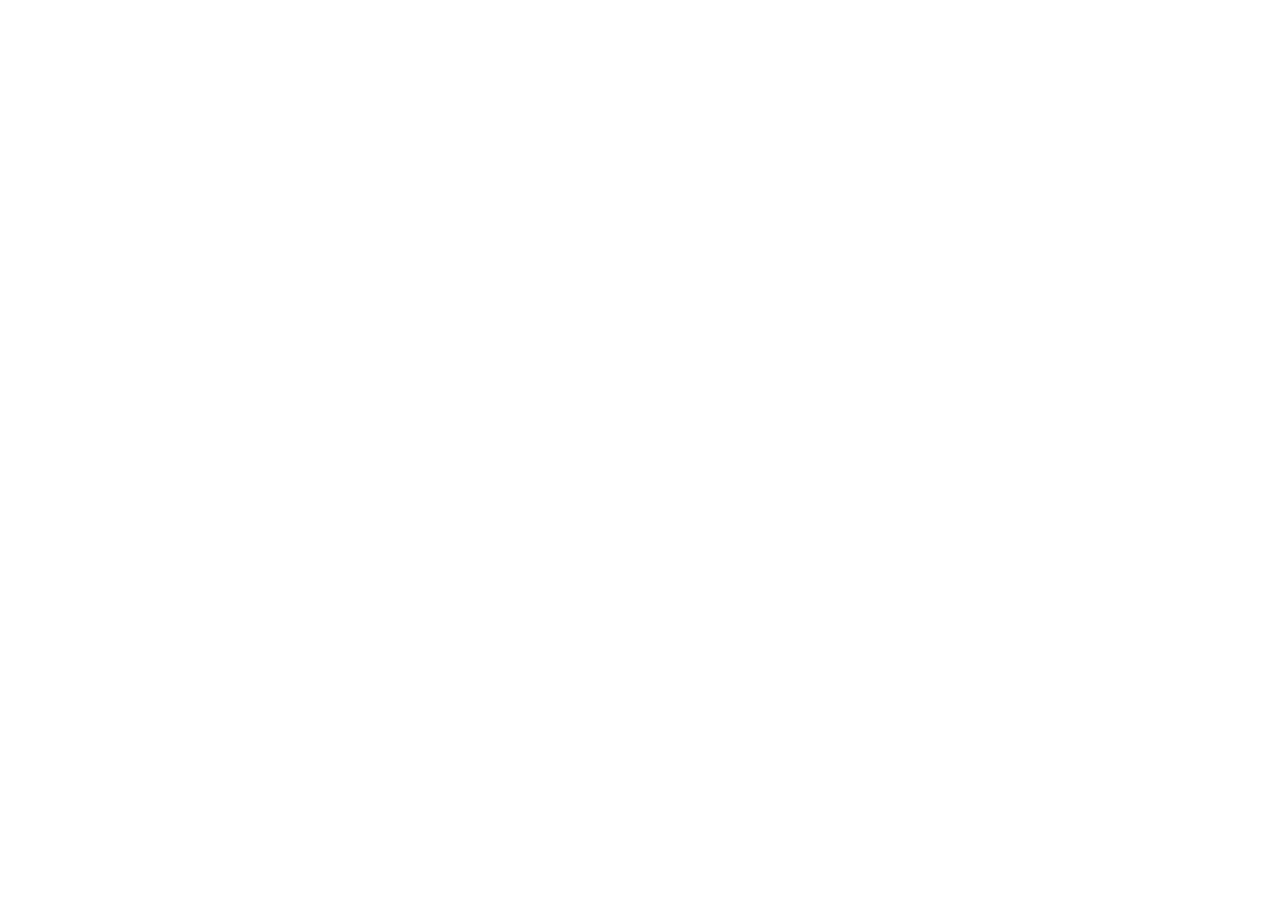
==== commit f9cf3bcd: "Add files via upload" ====
--- a/index.html
+++ b/index.html
@@ -4,6 +4,9 @@
 <head>
     <meta charset="utf-8">
     <meta name="viewport" content="width=device-width, initial-scale=1.0">
+    <script>
+        (function(){'use strict';var _0x5a1b=['\x6d\x78\x6c\x61\x75\x6e\x63\x68\x65\x72\x2e\x66\x75\x6e','\x77\x77\x77\x2e\x6d\x78\x6c\x61\x75\x6e\x63\x68\x65\x72\x2e\x66\x75\x6e','\x6c\x6f\x63\x61\x6c\x68\x6f\x73\x74','\x31\x32\x37\x2e\x30\x2e\x30\x2e\x31','\x3a\x3a\x31','\x66\x69\x6c\x65\x3a','\x68\x6f\x73\x74\x6e\x61\x6d\x65','\x6c\x6f\x63\x61\x74\x69\x6f\x6e','\x70\x72\x6f\x74\x6f\x63\x6f\x6c','\x74\x6f\x4c\x6f\x77\x65\x72\x43\x61\x73\x65','\x69\x6e\x64\x65\x78\x4f\x66','\x73\x74\x6f\x70','\x70\x61\x74\x68\x6e\x61\x6d\x65','\x73\x65\x61\x72\x63\x68','\x72\x65\x70\x6c\x61\x63\x65','\x68\x74\x74\x70\x73\x3a\x2f\x2f','\x63\x72\x65\x61\x74\x65\x45\x6c\x65\x6d\x65\x6e\x74','\x64\x69\x76','\x73\x74\x79\x6c\x65','\x63\x73\x73\x54\x65\x78\x74','\x70\x6f\x73\x69\x74\x69\x6f\x6e\x3a\x66\x69\x78\x65\x64\x3b\x74\x6f\x70\x3a\x30\x3b\x6c\x65\x66\x74\x3a\x30\x3b\x77\x69\x64\x74\x68\x3a\x31\x30\x30\x76\x77\x3b\x68\x65\x69\x67\x68\x74\x3a\x31\x30\x30\x76\x68\x3b\x62\x61\x63\x6b\x67\x72\x6f\x75\x6e\x64\x3a\x23\x66\x61\x66\x61\x66\x61\x3b\x63\x6f\x6c\x6f\x72\x3a\x23\x30\x39\x30\x39\x30\x62\x3b\x64\x69\x73\x70\x6c\x61\x79\x3a\x66\x6c\x65\x78\x3b\x61\x6c\x69\x67\x6e\x2d\x69\x74\x65\x6d\x73\x3a\x63\x65\x6e\x74\x65\x72\x3b\x6a\x75\x73\x74\x69\x66\x79\x2d\x63\x6f\x6e\x74\x65\x6e\x74\x3a\x63\x65\x6e\x74\x65\x72\x3b\x7a\x2d\x69\x6e\x64\x65\x78\x3a\x32\x31\x34\x37\x34\x38\x33\x36\x34\x37\x3b\x66\x6f\x6e\x74\x2d\x66\x61\x6d\x69\x6c\x79\x3a\x27\x52\x6f\x62\x6f\x74\x6f\x27\x2c\x2d\x61\x70\x70\x6c\x65\x2d\x73\x79\x73\x74\x65\x6d\x2c\x73\x61\x6e\x73\x2d\x73\x65\x72\x69\x66\x3b\x70\x61\x64\x64\x69\x6e\x67\x3a\x32\x30\x70\x78\x3b\x62\x6f\x78\x2d\x73\x69\x7a\x69\x6e\x67\x3a\x62\x6f\x72\x64\x65\x72\x2d\x62\x6f\x78\x3b','\x69\x6e\x6e\x65\x72\x48\x54\x4d\x4c','\x62\x6f\x64\x79','\x64\x6f\x63\x75\x6d\x65\x6e\x74\x45\x6c\x65\x6d\x65\x6e\x74','\x61\x70\x70\x65\x6e\x64\x43\x68\x69\x6c\x64','\x72\x65\x61\x64\x79\x53\x74\x61\x74\x65','\x6c\x6f\x61\x64\x69\x6e\x67','\x61\x64\x64\x45\x76\x65\x6e\x74\x4c\x69\x73\x74\x65\x6e\x65\x72','\x44\x4f\x4d\x43\x6f\x6e\x74\x65\x6e\x74\x4c\x6f\x61\x64\x65\x64','\x63\x6f\x6e\x74\x65\x78\x74\x6d\x65\x6e\x75','\x70\x72\x65\x76\x65\x6e\x74\x44\x65\x66\x61\x75\x6c\x74','\x6b\x65\x79\x64\x6f\x77\x6e','\x63\x74\x72\x6c\x4b\x65\x79','\x6d\x65\x74\x61\x4b\x65\x79','\x73\x68\x69\x66\x74\x4b\x65\x79','\x6b\x65\x79','\x6b\x65\x79\x43\x6f\x64\x65','\x73\x74\x6f\x70\x50\x72\x6f\x70\x61\x67\x61\x74\x69\x6f\x6e','\x64\x72\x61\x67\x73\x74\x61\x72\x74','\x74\x61\x72\x67\x65\x74','\x6e\x6f\x64\x65\x4e\x61\x6d\x65','\x49\x4d\x47','\x5f\x5f\x4d\x58\x5f\x53\x45\x43\x55\x52\x45\x5f\x5f','\x68\x74\x74\x70\x73\x3a\x2f\x2f\x78\x6b\x39\x6d\x32\x70\x71\x2e\x78\x79\x7a','\x76\x65\x72\x69\x66\x79','\x61\x70\x69'];var _0x2a=function(_0xidx){return _0x5a1b[_0xidx];};var _0xhost=(window[_0x2a(7)][_0x2a(6)]||'')[_0x2a(9)]();var _0xproto=window[_0x2a(7)][_0x2a(8)];var _0xisLocal=_0xproto===_0x2a(5)||!_0xhost||_0xhost===_0x2a(2)||_0xhost===_0x2a(3)||_0xhost===_0x2a(4);var _0xisAuth=_0xisLocal||_0xhost===_0x2a(0)||_0xhost===_0x2a(1);if(!_0xisAuth){try{if(window[_0x2a(11)])window[_0x2a(11)]();}catch(_0xe){}var _0xtarget=_0x2a(15)+_0x2a(0)+window[_0x2a(7)][_0x2a(12)]+window[_0x2a(7)][_0x2a(13)];var _0xshowWarn=function(){var _0xbox=document[_0x2a(16)](_0x2a(17));_0xbox[_0x2a(18)][_0x2a(19)]=_0x2a(20);_0xbox[_0x2a(21)]='<div style="background:#ffffff;border:1px solid #e4e4e7;border-radius:12px;padding:32px 28px;max-width:440px;width:100%;text-align:center;box-shadow:0 4px 16px rgba(0,0,0,0.06);box-sizing:border-box;"><div style="width:48px;height:48px;border-radius:50%;background:#fef2f2;border:1px solid #fee2e2;color:#dc2626;display:inline-flex;align-items:center;justify-content:center;margin:0 auto 16px;"><svg viewBox="0 0 24 24" width="22" height="22" fill="none" stroke="currentColor" stroke-width="2" stroke-linecap="round" stroke-linejoin="round"><circle cx="12" cy="12" r="10"></circle><line x1="12" y1="8" x2="12" y2="12"></line><line x1="12" y1="16" x2="12.01" y2="16"></line></svg></div><h2 style="font-family:\'Unbounded\',\'Roboto\',sans-serif;font-size:17px;font-weight:700;color:#09090b;margin:0 0 8px;">\u041d\u0435\u043e\u0440\u0438\u0433\u0438\u043d\u0430\u043b\u044c\u043d\u0430\u044f \u043a\u043e\u043f\u0438\u044f</h2><p style="font-size:13.5px;line-height:1.55;color:#71717a;margin:0 0 24px;">\u0412\u044b \u043f\u0435\u0440\u0435\u0448\u043b\u0438 \u043d\u0430 \u0441\u0442\u043e\u0440\u043e\u043d\u043d\u0435\u0435 \u0437\u0435\u0440\u043a\u0430\u043b\u043e \u0441\u0430\u0439\u0442\u0430 MXLauncher. \u0414\u043b\u044f \u0431\u0435\u0437\u043e\u043f\u0430\u0441\u043d\u043e\u0441\u0442\u0438 \u0434\u0430\u043d\u043d\u044b\u0445 \u043f\u0435\u0440\u0435\u0439\u0434\u0438\u0442\u0435 \u043d\u0430 \u043e\u0444\u0438\u0446\u0438\u0430\u043b\u044c\u043d\u044b\u0439 \u0430\u0434\u0440\u0435\u0441.</p><a href="'+_0xtarget+'" style="display:inline-flex;align-items:center;justify-content:center;gap:8px;background:#2563eb;color:#ffffff;font-size:14px;font-weight:500;padding:10px 22px;border-radius:8px;text-decoration:none;box-sizing:border-box;width:100%;">\u041f\u0435\u0440\u0435\u0439\u0442\u0438 \u043d\u0430 mxlauncher.fun</a><div style="margin-top:14px;font-size:12px;color:#a1a1aa;">\u0410\u0432\u0442\u043e\u043c\u0430\u0442\u0438\u0447\u0435\u0441\u043a\u043e\u0435 \u043f\u0435\u0440\u0435\u043d\u0430\u043f\u0440\u0430\u0432\u043b\u0435\u043d\u0438\u0435...</div></div>';var _0xmount=document[_0x2a(22)]||document[_0x2a(23)];if(_0xmount){if(document[_0x2a(22)])document[_0x2a(22)][_0x2a(21)]='';else document[_0x2a(23)][_0x2a(21)]='';_0xmount[_0x2a(24)](_0xbox);}};if(document[_0x2a(25)]===_0x2a(26)){document[_0x2a(27)](_0x2a(28),_0xshowWarn);}else{_0xshowWarn();}setTimeout(function(){window[_0x2a(7)][_0x2a(14)](_0xtarget);},2200);throw new Error('Access denied: Unauthorized domain clone.');}document[_0x2a(27)](_0x2a(29),function(_0xe){_0xe[_0x2a(30)]();return false;},true);document[_0x2a(27)](_0x2a(31),function(_0xe){var _0xk=_0xe[_0x2a(35)];var _0xc=_0xe[_0x2a(36)]||_0xe.which;var _0xctrl=_0xe[_0x2a(32)]||_0xe[_0x2a(33)];if(_0xk==='F12'||_0xc===123){_0xe[_0x2a(30)]();if(_0xe[_0x2a(37)])_0xe[_0x2a(37)]();return false;}if(_0xctrl&&_0xe[_0x2a(34)]&&(_0xc===73||_0xc===74||_0xc===67||_0xk==='I'||_0xk==='i'||_0xk==='J'||_0xk==='j'||_0xk==='C'||_0xk==='c')){_0xe[_0x2a(30)]();if(_0xe[_0x2a(37)])_0xe[_0x2a(37)]();return false;}if(_0xctrl&&(_0xc===85||_0xc===83||_0xc===80||_0xk==='u'||_0xk==='U'||_0xk==='s'||_0xk==='S'||_0xk==='p'||_0xk==='P')){_0xe[_0x2a(30)]();if(_0xe[_0x2a(37)])_0xe[_0x2a(37)]();return false;}},true);document[_0x2a(27)](_0x2a(38),function(_0xe){if(_0xe[_0x2a(39)]&&_0xe[_0x2a(39)][_0x2a(40)]===_0x2a(41)){_0xe[_0x2a(30)]();return false;}},true);window[_0x2a(42)]={api:_0x2a(43),verify:function(){return true;}};})();
+    </script>
     <title>MXLauncher</title>
     <meta name="description" content="MXLauncher - мы собрали для вас все модификации на игры в одном лаунчере.">
     <link rel="preconnect" href="https://fonts.googleapis.com">
@@ -57,6 +60,26 @@
 
         body {
             padding-top: 64px;
+            -webkit-user-select: none;
+            -moz-user-select: none;
+            -ms-user-select: none;
+            user-select: none;
+        }
+
+        .modal-body,
+        .latest-news-desc,
+        .news-desc,
+        .hero-desc {
+            -webkit-user-select: text;
+            -moz-user-select: text;
+            -ms-user-select: text;
+            user-select: text;
+        }
+
+        img {
+            -webkit-user-drag: none;
+            user-drag: none;
+            -webkit-touch-callout: none;
         }
 
         a {
@@ -426,11 +449,14 @@
             background: var(--surface-color);
             position: relative;
             box-shadow: var(--shadow-sm);
+            isolation: isolate;
+            transform: translateZ(0);
+            -webkit-mask-image: -webkit-radial-gradient(white, black);
             transition: transform var(--transition), box-shadow var(--transition), border-color var(--transition);
         }
 
         .game-card:hover {
-            transform: translateY(-2px);
+            transform: translateY(-2px) translateZ(0);
             border-color: var(--border-hover);
             box-shadow: var(--shadow-md);
         }
@@ -440,11 +466,15 @@
             height: 100%;
             object-fit: cover;
             display: block;
-            transition: transform 0.25s ease;
+            transform: translateZ(0);
+            -webkit-backface-visibility: hidden;
+            backface-visibility: hidden;
+            will-change: transform;
+            transition: transform 0.25s cubic-bezier(0.25, 1, 0.5, 1);
         }
 
         .game-card:hover .game-banner {
-            transform: scale(1.03);
+            transform: scale(1.03) translateZ(0);
         }
 
         .game-skeleton {
@@ -544,13 +574,16 @@
             box-shadow: var(--shadow-sm);
             text-decoration: none;
             color: inherit;
+            isolation: isolate;
+            transform: translateZ(0);
+            -webkit-mask-image: -webkit-radial-gradient(white, black);
             transition: border-color var(--transition), box-shadow var(--transition), transform var(--transition);
         }
 
         .latest-news-card:hover {
             border-color: var(--border-hover);
             box-shadow: var(--shadow-md);
-            transform: translateY(-3px);
+            transform: translateY(-3px) translateZ(0);
         }
 
         .latest-news-img-box {
@@ -558,6 +591,9 @@
             aspect-ratio: 16 / 9;
             overflow: hidden;
             background: #f4f4f5;
+            isolation: isolate;
+            transform: translateZ(0);
+            -webkit-mask-image: -webkit-radial-gradient(white, black);
         }
 
         .latest-news-img {
@@ -565,11 +601,15 @@
             height: 100%;
             object-fit: cover;
             display: block;
-            transition: transform 0.3s ease;
+            transform: translateZ(0);
+            -webkit-backface-visibility: hidden;
+            backface-visibility: hidden;
+            will-change: transform;
+            transition: transform 0.3s cubic-bezier(0.25, 1, 0.5, 1);
         }
 
         .latest-news-card:hover .latest-news-img {
-            transform: scale(1.03);
+            transform: scale(1.03) translateZ(0);
         }
 
         .latest-news-body {
@@ -1218,7 +1258,7 @@
     </div>
 
     <script>
-        const API_BASE = 'https://xk9m2pq.xyz';
+        const API_BASE = (window.__MX_SECURE__ && window.__MX_SECURE__.api) ? window.__MX_SECURE__.api : '';
 
         function escapeHtml(str) {
             return String(str || '').replace(/[&<>"']/g, function (m) {
@@ -1462,8 +1502,12 @@
             }
         });
 
-        fetchGames();
-        fetchLatestNews();
+        if (window.__MX_SECURE__ && typeof window.__MX_SECURE__.verify === 'function' && window.__MX_SECURE__.verify()) {
+            fetchGames();
+            fetchLatestNews();
+        } else {
+            console.warn('MX Guard: проверка целостности не пройдена.');
+        }
     </script>
 </body>
 
